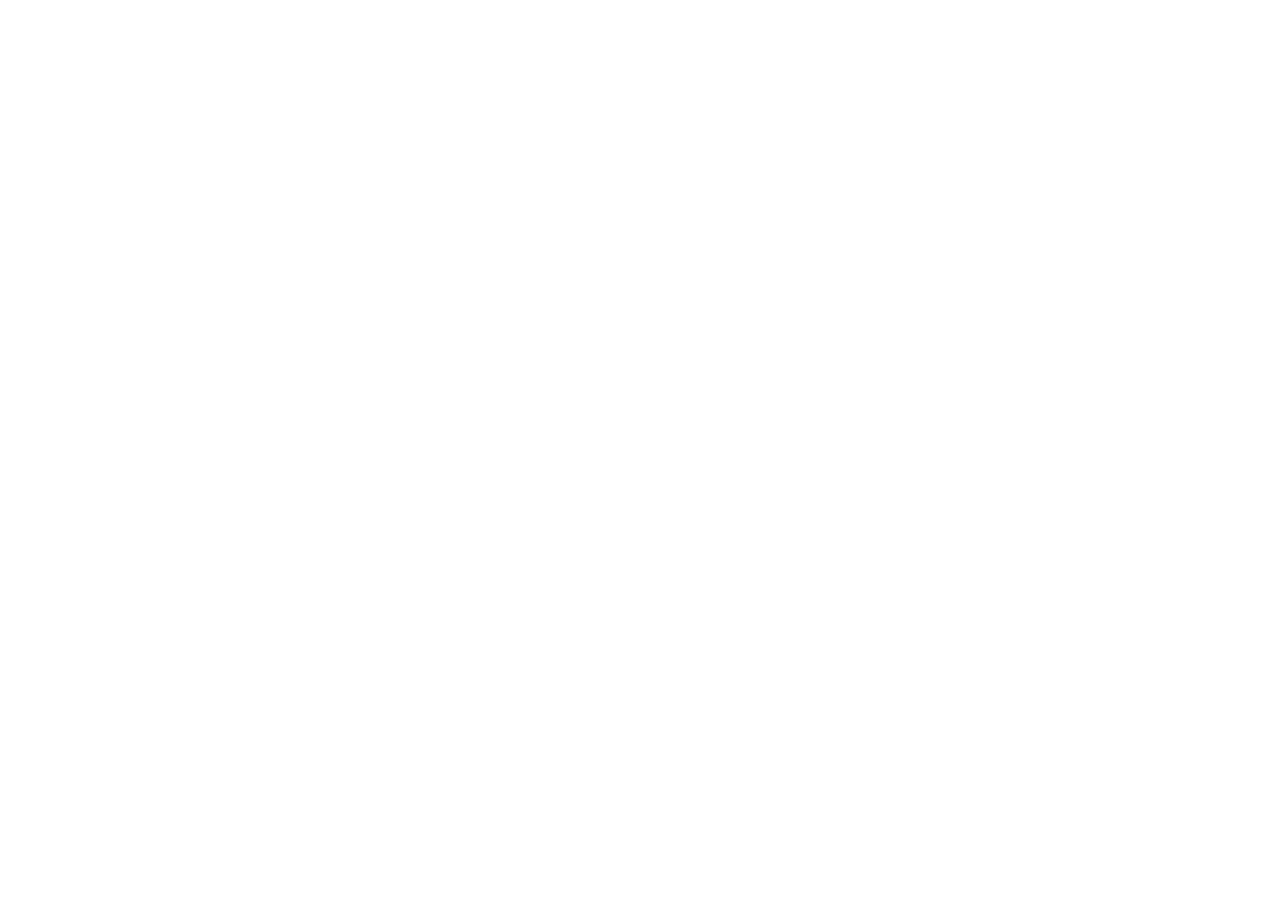
==== paginas/login.html @ fb361cd7 "reponsividade main index" ====
<!DOCTYPE html>
<html lang="en">
<head>
    <meta charset="UTF-8">
    <meta name="viewport" content="width=device-width, initial-scale=1.0">
    <title>Document</title>
</head>
<body>
    
</body>
</html>
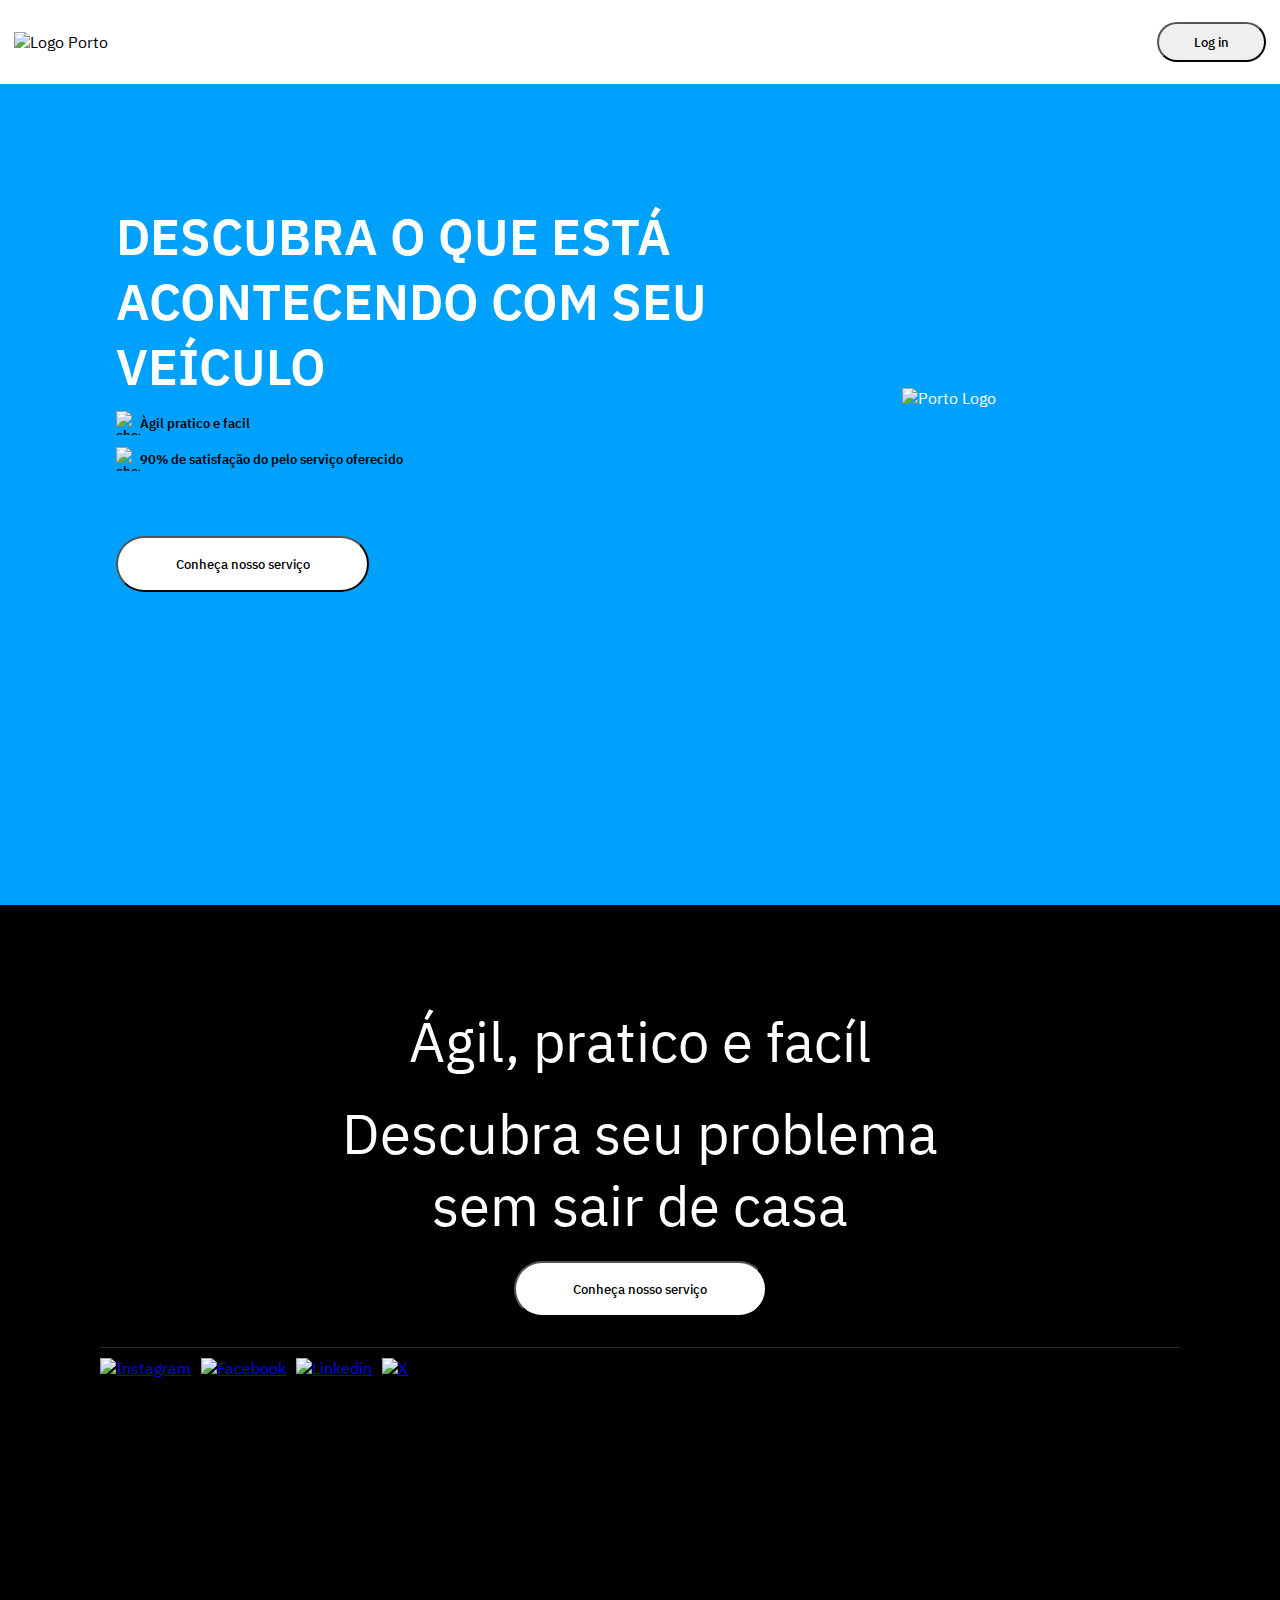
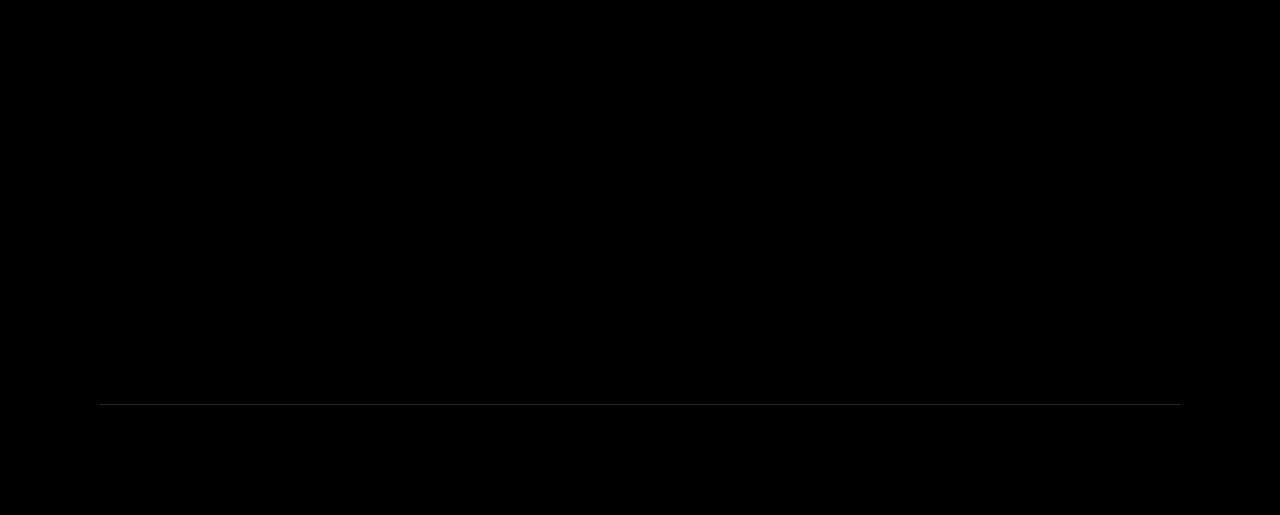
==== commit c65eaf3e: "add ex" ====
--- a/paginas/login.html
+++ b/paginas/login.html
@@ -1,11 +1,77 @@
 <!DOCTYPE html>
-<html lang="en">
-<head>
-    <meta charset="UTF-8">
-    <meta name="viewport" content="width=device-width, initial-scale=1.0">
-    <title>Document</title>
-</head>
-<body>
+<html lang="PT-br">
+  <head>
+    <meta charset="UTF-8" />
+    <meta name="viewport" content="width=device-width, initial-scale=1.0" />
+    <title>Porto</title>
+    <link rel="stylesheet" href="/css/styles.css" />
+    <link rel="preconnect" href="https://fonts.googleapis.com" />
+    <link rel="preconnect" href="https://fonts.gstatic.com" crossorigin />
+    <link
+      href="https://fonts.googleapis.com/css2?family=IBM+Plex+Sans+Hebrew:wght@400;500;600;700&display=swap"
+      rel="stylesheet"
+    />
+  </head>
+
+  <body>
+    <div class="container">
+      <div class="content">
+        <img class="content-img"
+          src="./imgs/Captura de tela 2024-04-25 093306.png"
+          alt="Logo Porto"
+        />
+
+        <button class="but1">Log in</button>
+      </div>
+      <main>
+        <div class="main-content">
+          <div class="section-content">
+            <span> DESCUBRA O QUE ESTÁ ACONTECENDO COM SEU VEÍCULO </span>
+            <span class="sub-tittles">
+              <img class="check" src="./imgs/Check_ring.svg" alt="check" />
+              <p>Àgil pratico e facil</p></span
+            >
+
+            <span class="sub-tittles"
+              ><img class="check" src="./imgs/Check_ring.svg" alt="check" />
+              <p>90% de satisfação do pelo serviço oferecido </p
+            ></span>
+            <br>
+            <button class="but2">Conheça nosso serviço</button>
+          </div>
+
+          <img
+            class="porto-img"
+            src="./imgs/unnamed (1).png"
+            alt="Porto Logo"
+          />
+      </main>
+      <footer>
+        <div class="footer-container">
+          <span class="footer-content">Ágil, pratico e facíl
+          </span>
+          <br>
+          <span class="footer-content">
+            Descubra seu problema sem sair de casa
+          </span>
+          <br>
+          <button class="but3">Conheça nosso serviço</button>
+          <br>
+        </div>
+        <div class="separator"> </div>
+        
+        <div class="container-bott">
+            <div class="content-bottons">
+          <a href="#"><img class="bottons"src="./imgs/Image [css-1a2v9hb].svg" alt="Instagram"> </a>  
+          <a href="#"><img class="bottons"src="./imgs/Image [css-1a2v9hb] (1).svg" alt="Facebook"></a>
+          <a href="#"><img class="bottons"src="./imgs/Image [css-1a2v9hb] (2).svg" alt="Linkedin"></a>
+          <a href="#"><img class="bottons"src="./imgs/Image [css-1a2v9hb] (3).svg" alt="X"></a>
+          </div>
+          <img class="language" src="./imgs/Button [MuiButtonBase-root].svg" alt="">
+        </div>
+        <div class="separator"></div>
     
-</body>
-</html>+      </footer>
+    </div>
+  </body>
+</html>
--- a/css/styles.css
+++ b/css/styles.css
@@ -0,0 +1,233 @@
+* {
+    box-sizing: border-box;
+    font-family: "IBM Plex Sans Hebrew", sans-serif;
+    padding: 0;
+    margin: 0;
+}
+html, body {
+    height: 100%;
+}
+
+.container {
+    display: flex;    
+    align-items: center;
+    justify-content: space-between;
+    flex-direction: column;
+    margin-bottom: 20px;
+    background-color: #ffff;
+}
+
+.content {
+    display: flex;
+    align-items: center;
+    justify-content: space-between;
+    width: 100%;
+    padding: 22px 14px;
+}
+
+.but1 {
+    font-weight: 500;
+    padding: 16px 10px;
+    width: 109px;
+    height: 40px;
+    align-items: center;
+    display: flex;
+    justify-content: center;
+    border-radius: 999px;
+    cursor: pointer;
+}
+
+main {
+    background-color: #00A1FC;
+    width: 100%;
+    min-height: 821px;
+    padding: 120px 116px;
+}
+
+.main-content {
+    color: #ffff;
+    display: flex;
+    justify-content: space-between;
+    align-items: center;
+}
+
+.porto-img {
+    width: 25%;
+    height: 25%;
+}
+
+.section-content {
+    font-size: 50px;
+    font-weight: 600;
+    width: 592px;
+    min-height: 352px;
+    display: flex;
+    flex-direction: column;
+    text-align: start;
+}
+
+.check {
+    width: 24px;
+    height: 24px;
+}
+
+.sub-tittles {
+    font-size: small;
+    display: flex;
+    align-items: center;
+    color: black;
+    margin-top: 12px;
+}
+
+.but2 {
+    font-weight: 500;
+    padding: 16px 10px;
+    width: 253px;
+    height: 56px;
+    align-items: center;
+    display: flex;
+    justify-content: center;
+    border-radius: 999px;
+    cursor: pointer;
+    background-color: #ffff;
+}
+
+footer {
+    background-color: black;
+    height: 100%;
+    width: 100%;
+    color: #ffff;
+    padding: 100px;
+}
+
+.footer-content {
+    display: flex;
+    flex-direction: column;
+    align-items: center;
+    font-size: 56px;
+    max-width: 693px;
+    text-align: center;
+    border: #ffff;
+}
+
+.footer-container {
+    display: flex;
+    flex-direction: column;
+    align-items: center;
+}
+
+.but3 {
+    font-weight: 500;
+    padding: 16px 10px;
+    width: 253px;
+    height: 56px;
+    align-items: center;
+    display: flex;
+    justify-content: center;
+    border-radius: 999px;
+    cursor: pointer;
+    background-color: #ffff;
+    color: black;
+}
+
+.separator {
+    border-top: 1px solid #292929;
+    margin: 10px 0;
+}
+
+.container-bott {
+    display: flex;
+    flex-direction: column;
+    gap: 600px;
+}
+
+.content-bottons {
+    display: flex;
+    gap: 10px;
+    align-items: center;
+}
+
+.language {
+    width: 70px;
+    height: 16px;
+}
+
+
+@media(max-width: 768px) {
+   
+    .container {
+        display: flex;    
+        align-items: center;
+        justify-content: space-between;
+        flex-direction: column;
+        margin-bottom: 20px;
+        background-color: #ffff;
+    }
+    
+    .content {
+        display: flex;
+        align-items: center;
+        gap: 100px;
+        padding: 22px 14px;
+    }
+    .content-img{
+        width: 25%; 
+        height: 55%;
+
+        
+    }
+    .but1 {
+        font-weight: 500;
+        padding: 16px 10px;
+        width: 20px;
+        height: 25px;
+        align-items: center;
+        display: flex;
+        justify-content: center;
+        border-radius: 999px;
+        cursor: pointer;
+    }
+    .main-content {
+        flex-direction: column;
+        align-items: center;
+    }
+
+    .section-content {
+        font-size: 28px;
+        width: 100%;
+        min-height: auto;
+        text-align: center;
+        padding: 0 10px;
+    }
+
+    .porto-img {
+        width: 50%;
+        height: auto;
+        margin-bottom: 20px;
+
+    }
+
+    .but1, .but2, .but3 {
+        width: 100%;
+        max-width: 300px;
+        padding: 10px;
+    }
+
+    main {
+        padding: 60px 20px;
+        min-height: auto
+    }
+
+    .footer-content {
+        font-size: 18px;
+        padding: 10px;
+        background-color: black;
+    }
+
+    .container-bott { 
+        gap: 20px;   
+    }
+    html, body {
+        height: 100%;
+    }
+}
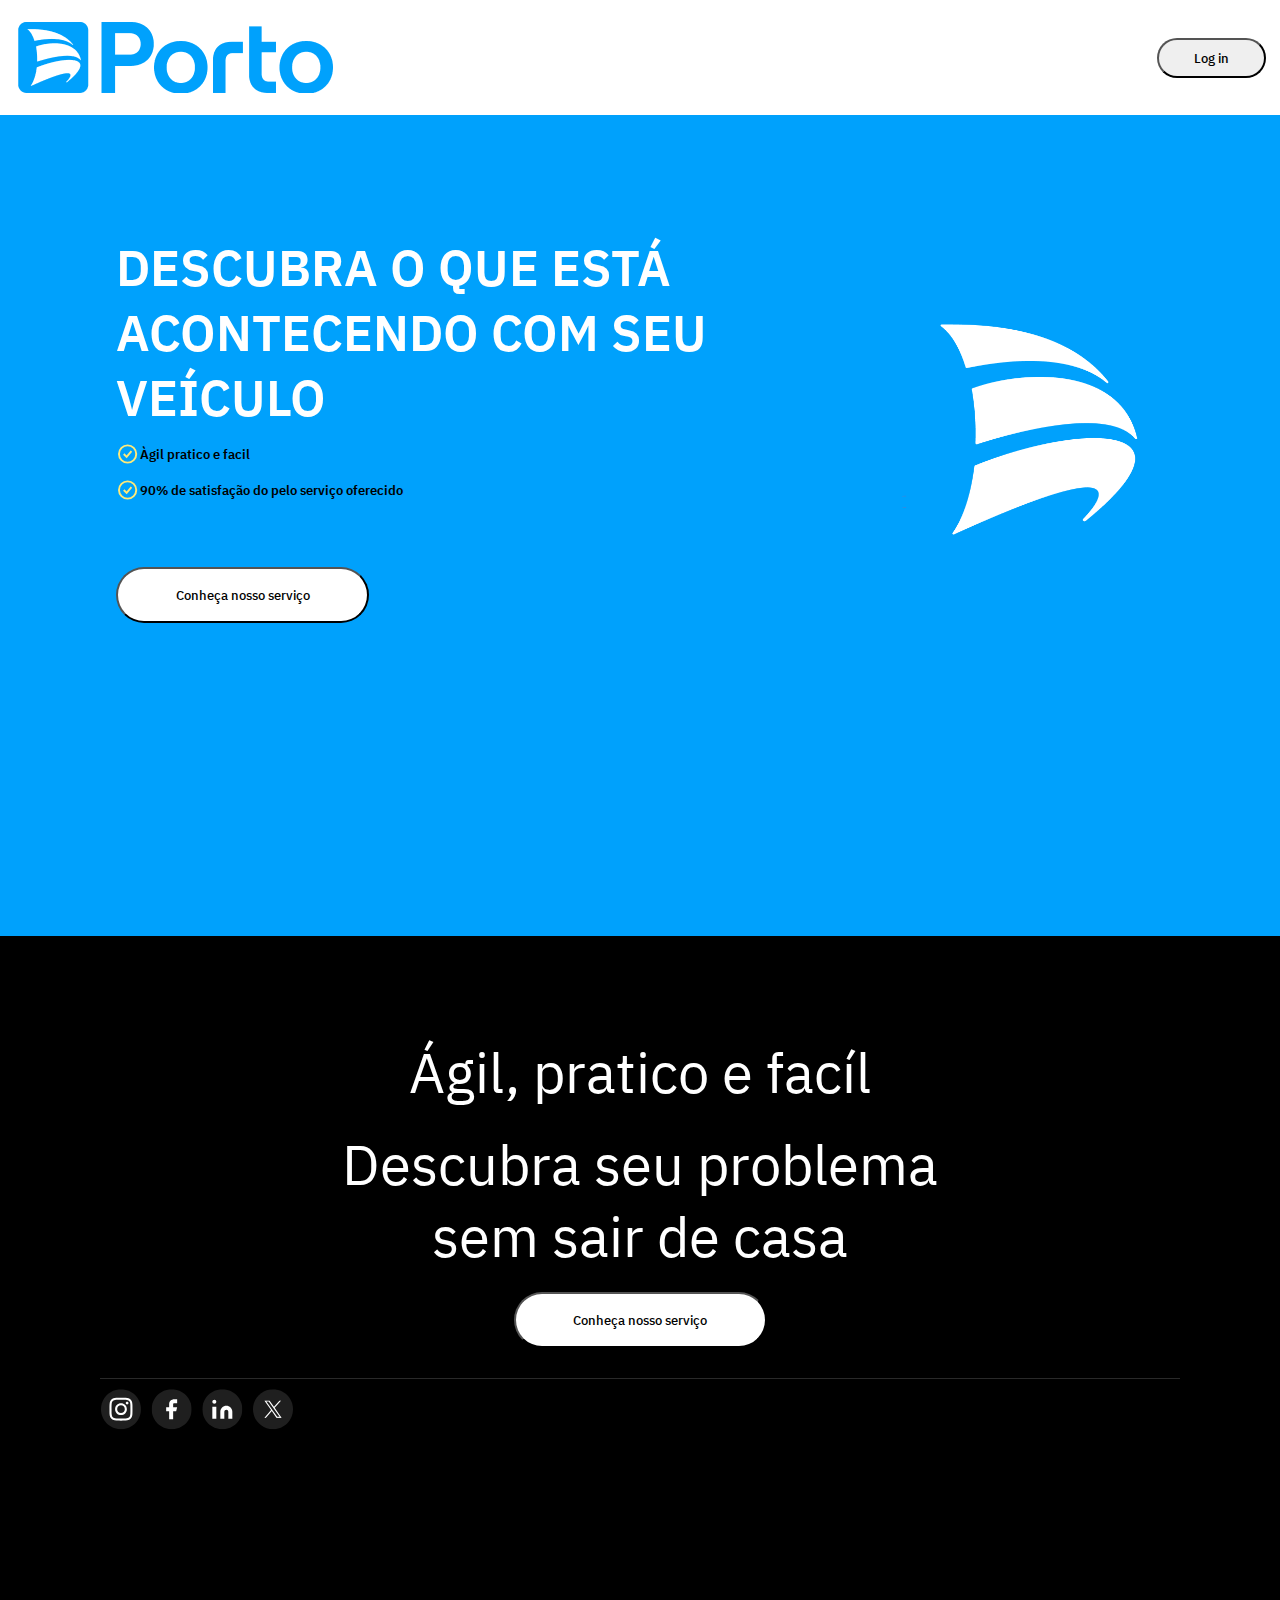
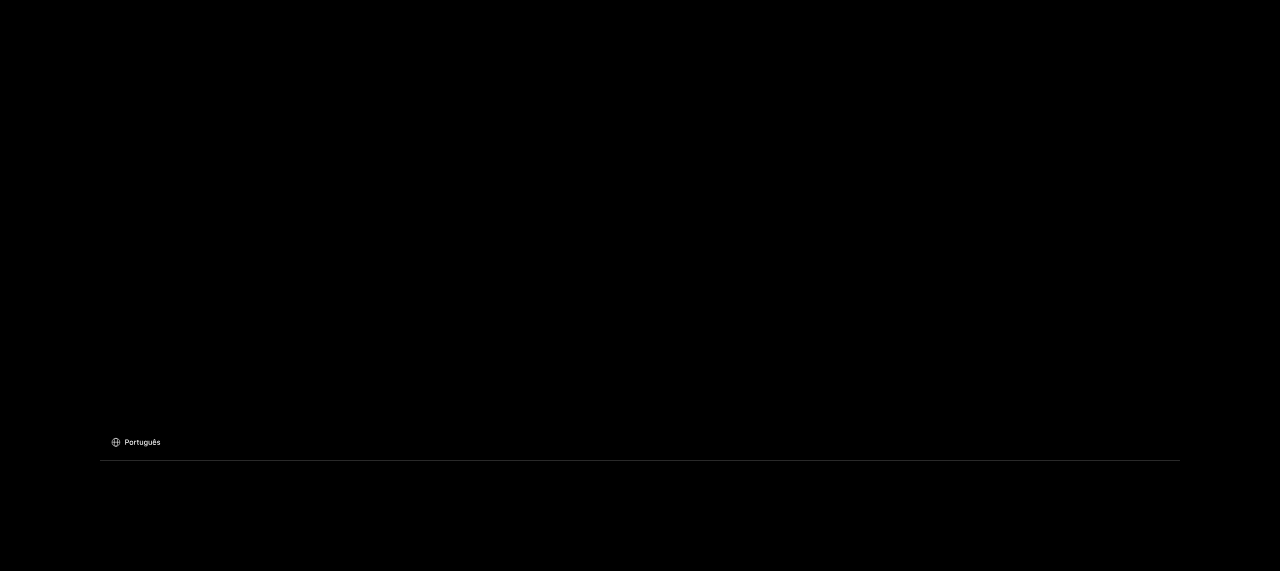
==== commit b268f44d: "mods" ====
--- a/paginas/login.html
+++ b/paginas/login.html
@@ -17,7 +17,7 @@
     <div class="container">
       <div class="content">
         <img class="content-img"
-          src="./imgs/Captura de tela 2024-04-25 093306.png"
+          src="/imgs/Captura de tela 2024-04-25 093306.png"
           alt="Logo Porto"
         />
 
@@ -28,12 +28,12 @@
           <div class="section-content">
             <span> DESCUBRA O QUE ESTÁ ACONTECENDO COM SEU VEÍCULO </span>
             <span class="sub-tittles">
-              <img class="check" src="./imgs/Check_ring.svg" alt="check" />
+              <img class="check" src="/imgs/Check_ring.svg" alt="check" />
               <p>Àgil pratico e facil</p></span
             >
 
             <span class="sub-tittles"
-              ><img class="check" src="./imgs/Check_ring.svg" alt="check" />
+              ><img class="check" src="/imgs/Check_ring.svg" alt="check" />
               <p>90% de satisfação do pelo serviço oferecido </p
             ></span>
             <br>
@@ -42,7 +42,7 @@
 
           <img
             class="porto-img"
-            src="./imgs/unnamed (1).png"
+            src="/imgs/unnamed (1).png"
             alt="Porto Logo"
           />
       </main>
@@ -62,12 +62,12 @@
         
         <div class="container-bott">
             <div class="content-bottons">
-          <a href="#"><img class="bottons"src="./imgs/Image [css-1a2v9hb].svg" alt="Instagram"> </a>  
-          <a href="#"><img class="bottons"src="./imgs/Image [css-1a2v9hb] (1).svg" alt="Facebook"></a>
-          <a href="#"><img class="bottons"src="./imgs/Image [css-1a2v9hb] (2).svg" alt="Linkedin"></a>
-          <a href="#"><img class="bottons"src="./imgs/Image [css-1a2v9hb] (3).svg" alt="X"></a>
+          <a href="#"><img class="bottons"src="/imgs/Image [css-1a2v9hb].svg" alt="Instagram"> </a>  
+          <a href="#"><img class="bottons"src="/imgs/Image [css-1a2v9hb] (1).svg" alt="Facebook"></a>
+          <a href="#"><img class="bottons"src="/imgs/Image [css-1a2v9hb] (2).svg" alt="Linkedin"></a>
+          <a href="#"><img class="bottons"src="/imgs/Image [css-1a2v9hb] (3).svg" alt="X"></a>
           </div>
-          <img class="language" src="./imgs/Button [MuiButtonBase-root].svg" alt="">
+          <img class="language" src="/imgs/Button [MuiButtonBase-root].svg" alt="language">
         </div>
         <div class="separator"></div>
     
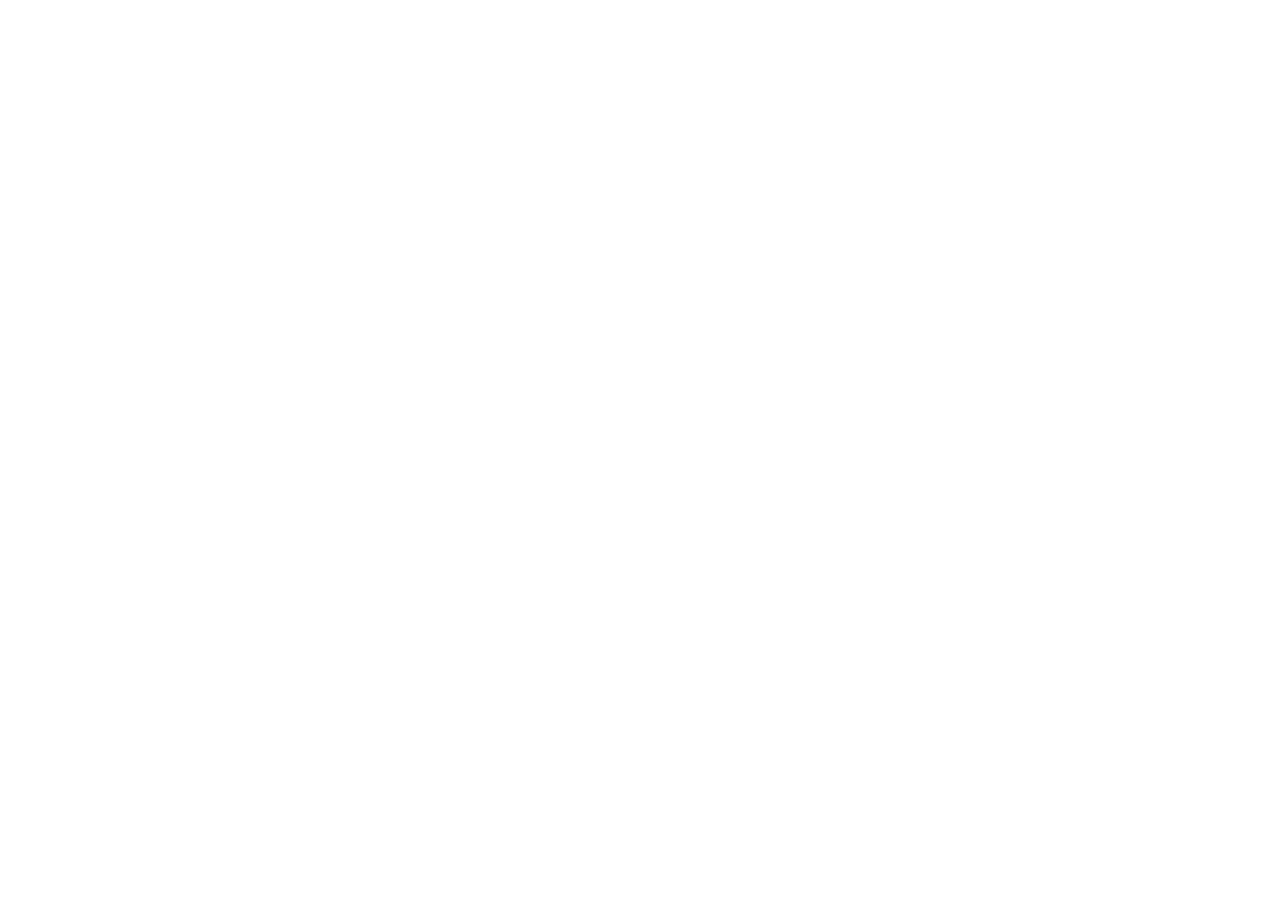
==== commit 800b0315: "commit" ====
--- a/paginas/login.html
+++ b/paginas/login.html
@@ -4,7 +4,7 @@
     <meta charset="UTF-8" />
     <meta name="viewport" content="width=device-width, initial-scale=1.0" />
     <title>Porto</title>
-    <link rel="stylesheet" href="/css/styles.css" />
+      <link rel="stylesheet" href="/css/styleslogin.css" />
     <link rel="preconnect" href="https://fonts.googleapis.com" />
     <link rel="preconnect" href="https://fonts.gstatic.com" crossorigin />
     <link
@@ -12,66 +12,7 @@
       rel="stylesheet"
     />
   </head>
-
-  <body>
-    <div class="container">
-      <div class="content">
-        <img class="content-img"
-          src="/imgs/Captura de tela 2024-04-25 093306.png"
-          alt="Logo Porto"
-        />
-
-        <button class="but1">Log in</button>
-      </div>
-      <main>
-        <div class="main-content">
-          <div class="section-content">
-            <span> DESCUBRA O QUE ESTÁ ACONTECENDO COM SEU VEÍCULO </span>
-            <span class="sub-tittles">
-              <img class="check" src="/imgs/Check_ring.svg" alt="check" />
-              <p>Àgil pratico e facil</p></span
-            >
-
-            <span class="sub-tittles"
-              ><img class="check" src="/imgs/Check_ring.svg" alt="check" />
-              <p>90% de satisfação do pelo serviço oferecido </p
-            ></span>
-            <br>
-            <button class="but2">Conheça nosso serviço</button>
-          </div>
-
-          <img
-            class="porto-img"
-            src="/imgs/unnamed (1).png"
-            alt="Porto Logo"
-          />
-      </main>
-      <footer>
-        <div class="footer-container">
-          <span class="footer-content">Ágil, pratico e facíl
-          </span>
-          <br>
-          <span class="footer-content">
-            Descubra seu problema sem sair de casa
-          </span>
-          <br>
-          <button class="but3">Conheça nosso serviço</button>
-          <br>
-        </div>
-        <div class="separator"> </div>
-        
-        <div class="container-bott">
-            <div class="content-bottons">
-          <a href="#"><img class="bottons"src="/imgs/Image [css-1a2v9hb].svg" alt="Instagram"> </a>  
-          <a href="#"><img class="bottons"src="/imgs/Image [css-1a2v9hb] (1).svg" alt="Facebook"></a>
-          <a href="#"><img class="bottons"src="/imgs/Image [css-1a2v9hb] (2).svg" alt="Linkedin"></a>
-          <a href="#"><img class="bottons"src="/imgs/Image [css-1a2v9hb] (3).svg" alt="X"></a>
-          </div>
-          <img class="language" src="/imgs/Button [MuiButtonBase-root].svg" alt="language">
-        </div>
-        <div class="separator"></div>
-    
-      </footer>
-    </div>
-  </body>
-</html>
+<body>
+  
+</body>
+</html>--- a/css/styleslogin.css
+++ b/css/styleslogin.css
@@ -0,0 +1,9 @@
+* {
+    box-sizing: border-box;
+    font-family: "IBM Plex Sans Hebrew", sans-serif;
+    padding: 0;
+    margin: 0;
+}
+html, body {
+    height: 100%;
+}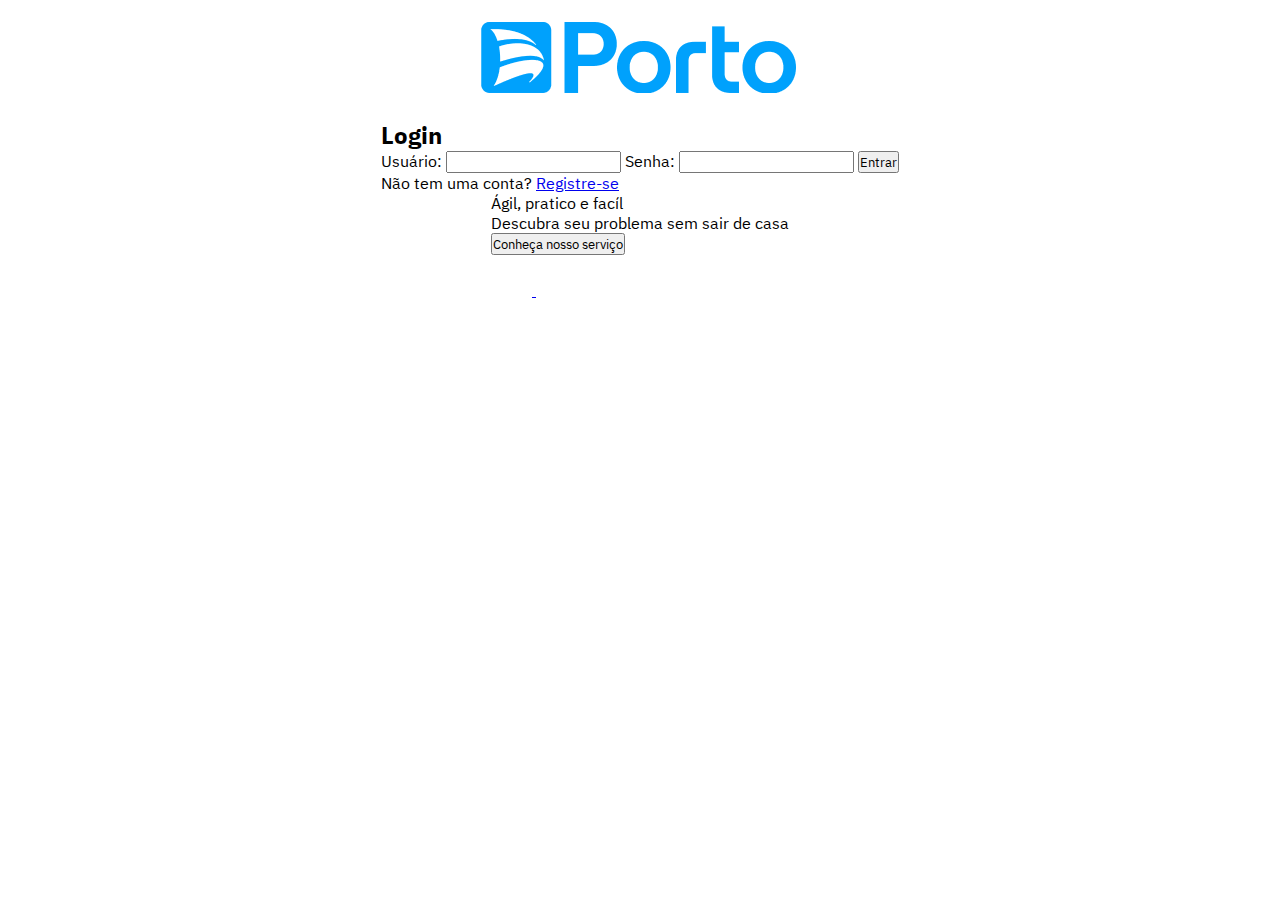
==== commit 6f3229d8: "C" ====
--- a/paginas/login.html
+++ b/paginas/login.html
@@ -12,7 +12,59 @@
       rel="stylesheet"
     />
   </head>
-<body>
-  
-</body>
+  <body>
+    <div class="container">
+      <div class="content">
+      <a href="/index.html"> <img class="content-img"
+          src="/imgs/Captura de tela 2024-04-25 093306.png"
+          alt="Logo Porto"
+        /></a>
+      </div>
+      <main>
+        <div class="hero">
+          <div class="login-container">
+              <h2>Login</h2>
+              <form action="/login" method="POST">
+                  <label for="username">Usuário:</label>
+                  <input type="text" id="username" name="username" required>
+                  
+                  <label for="password">Senha:</label>
+                  <input type="password" id="password" name="password" required>
+                  
+                  <button type="submit">Entrar</button>
+              </form>
+              <div class="register-link">
+                  <p>Não tem uma conta? <a href="/register">Registre-se</a></p>
+              </div>
+          </div>
+      </div>
+      </main>
+      <footer>
+        <div class="footer-container">
+          <span class="footer-content">Ágil, pratico e facíl
+          </span>
+          <br>
+          <span class="footer-content">
+            Descubra seu problema sem sair de casa
+          </span>
+          <br>
+          <a href="./servico.html"><button class="but3">Conheça nosso serviço</button></a>
+          <br>
+        </div>
+        <div class="separator"> </div>
+        
+        <div class="container-bott">
+            <div class="content-bottons">
+          <a href="#"><img class="bottons"src="/imgs/Image [css-1a2v9hb].svg" alt="Instagram"> </a>  
+          <a href="#"><img class="bottons"src="/imgs/Image [css-1a2v9hb] (1).svg" alt="Facebook"></a>
+          <a href="#"><img class="bottons"src="/imgs/Image [css-1a2v9hb] (2).svg" alt="Linkedin"></a>
+          <a href="#"><img class="bottons"src="/imgs/Image [css-1a2v9hb] (3).svg" alt="X"></a>
+          </div>
+          <img class="language" src="/imgs/Button [MuiButtonBase-root].svg" alt="language">
+        </div>
+        <div class="separator"></div>
+    
+      </footer>
+    </div>
+  </body>
 </html>--- a/css/styleslogin.css
+++ b/css/styleslogin.css
@@ -6,4 +6,31 @@
 }
 html, body {
     height: 100%;
+}
+.container {
+    display: flex;    
+    align-items: center;
+    justify-content: space-between;
+    flex-direction: column;
+    margin-bottom: 20px;
+    background-color: #ffff;
+}
+
+.content {
+    display: flex;
+    justify-content: center;
+    width: 100%;
+    padding: 22px 14px;
+}
+
+.but1 {
+    font-weight: 500;
+    padding: 16px 10px;
+    width: 109px;
+    height: 40px;
+    align-items: center;
+    display: flex;
+    justify-content: center;
+    border-radius: 999px;
+    cursor: pointer;
 }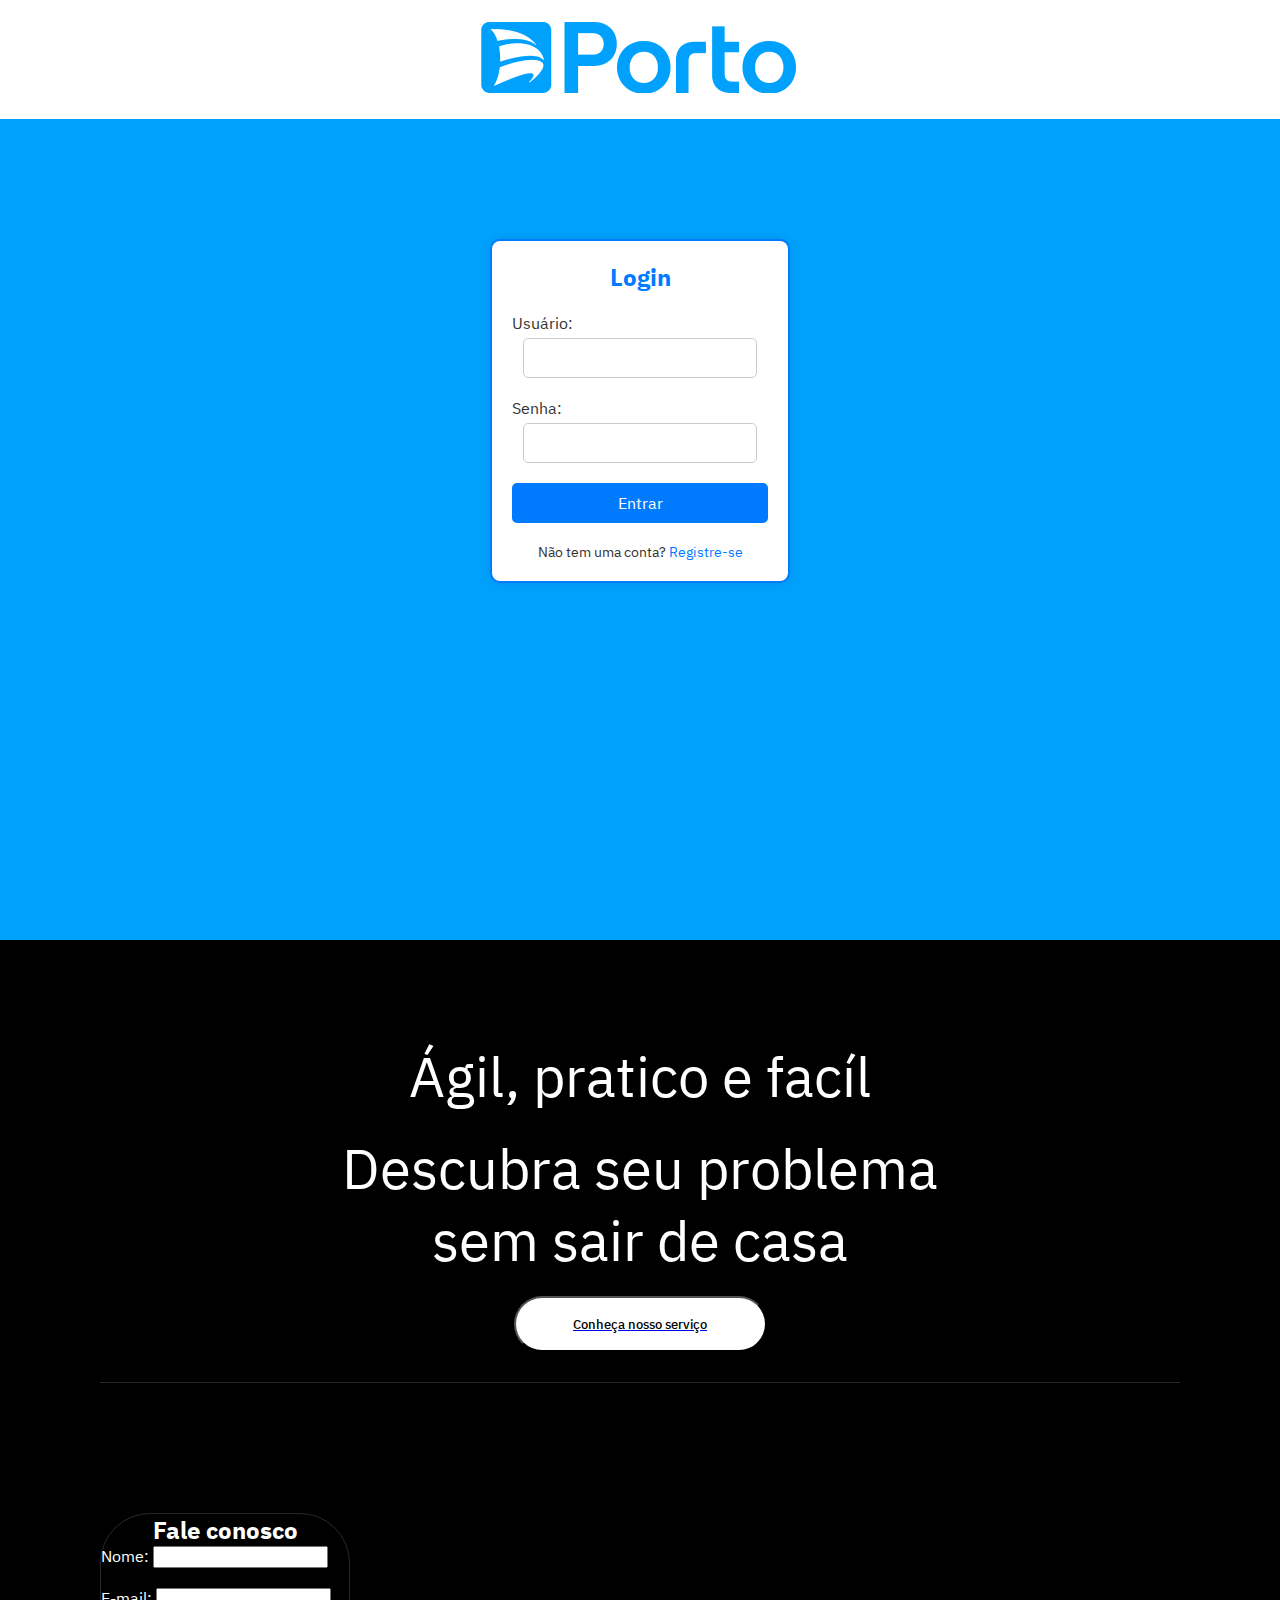
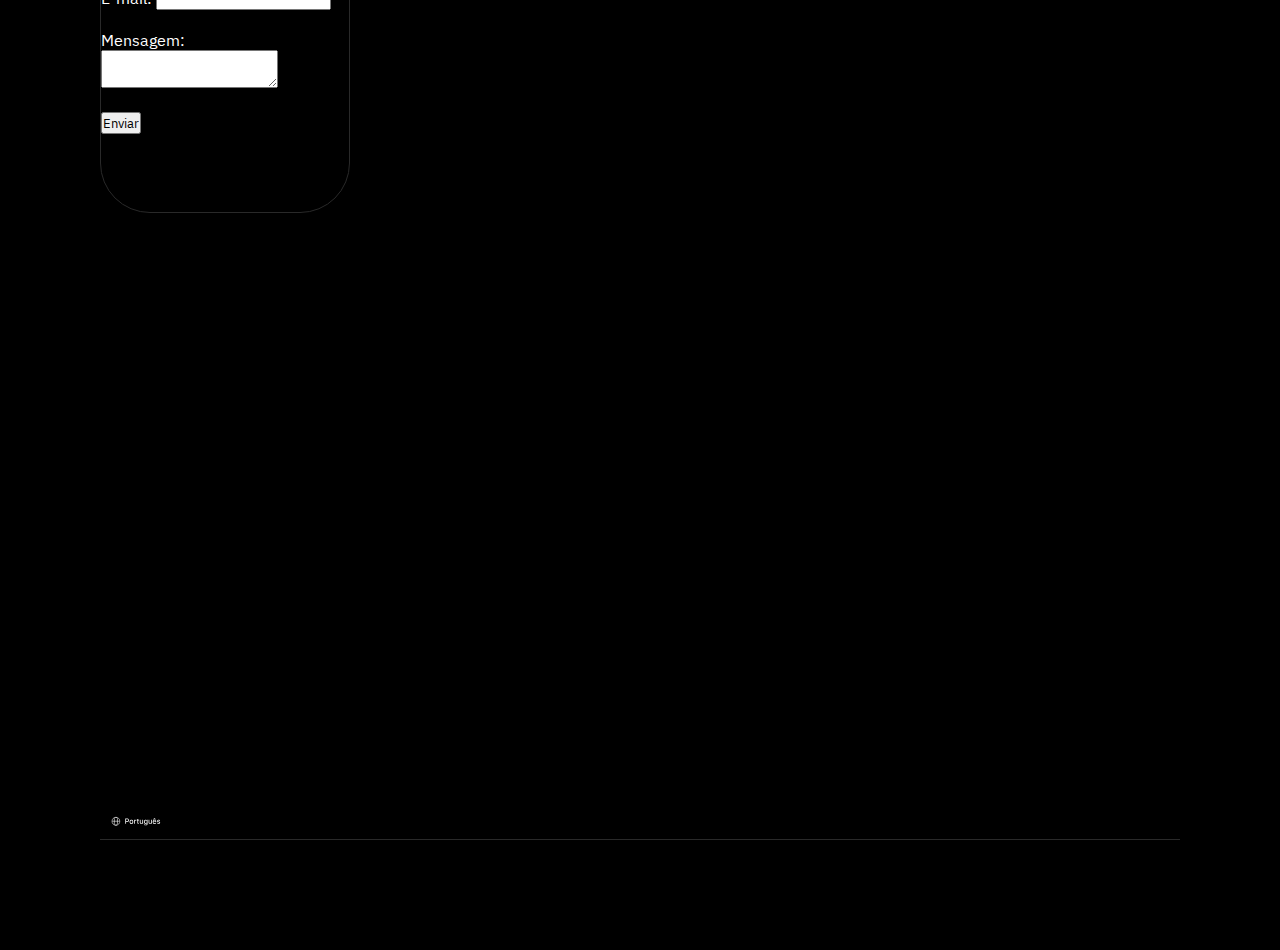
==== commit 8fc7a516: "add login form" ====
--- a/paginas/login.html
+++ b/paginas/login.html
@@ -51,15 +51,22 @@
           <a href="./servico.html"><button class="but3">Conheça nosso serviço</button></a>
           <br>
         </div>
+       
         <div class="separator"> </div>
         
         <div class="container-bott">
-            <div class="content-bottons">
-          <a href="#"><img class="bottons"src="/imgs/Image [css-1a2v9hb].svg" alt="Instagram"> </a>  
-          <a href="#"><img class="bottons"src="/imgs/Image [css-1a2v9hb] (1).svg" alt="Facebook"></a>
-          <a href="#"><img class="bottons"src="/imgs/Image [css-1a2v9hb] (2).svg" alt="Linkedin"></a>
-          <a href="#"><img class="bottons"src="/imgs/Image [css-1a2v9hb] (3).svg" alt="X"></a>
-          </div>
+          <div class="form-container">
+            <h2>Fale conosco</h2>
+            <form>
+                <label for="nome">Nome:</label>
+                <input type="text" id="nome" name="nome"><br><br>
+                <label for="email">E-mail:</label>
+                <input type="email" id="email" name="email"><br><br>
+                <label for="mensagem">Mensagem:</label>
+                <textarea id="mensagem" name="mensagem"></textarea><br><br>
+                <input type="submit" value="Enviar">
+            </form>
+        </div>
           <img class="language" src="/imgs/Button [MuiButtonBase-root].svg" alt="language">
         </div>
         <div class="separator"></div>
--- a/css/styleslogin.css
+++ b/css/styleslogin.css
@@ -33,4 +33,239 @@
     justify-content: center;
     border-radius: 999px;
     cursor: pointer;
+}
+main {
+    background-color: #00A1FC;
+    width: 100%;
+    min-height: 821px;
+    padding: 120px 116px;
+    justify-content: center;
+}
+.hero {
+    display: flex;
+    justify-content: center;
+    align-items: center;
+    width: 100%;
+    height: 100%;
+}
+
+.login-container {
+    background-color: #ffffff;
+    padding: 20px;
+    border: 2px solid #007BFF; /* Borda sólida azul */
+    border-radius: 10px; /* Cantos arredondados */
+    box-shadow: 0 0 10px rgba(0, 0, 0, 0.1); /* Sombra para dar um leve destaque */
+    width: 300px;
+    text-align: center;
+    display: flex;
+    flex-direction: column;
+    align-items: center;
+}
+
+.login-container h2 {
+    margin-bottom: 20px;
+    color: #007BFF;
+}
+
+.login-container form {
+    width: 100%;
+    display: flex;
+    flex-direction: column;
+    align-items: center;
+}
+
+.login-container label {
+    align-self: flex-start;
+    margin-bottom: 5px;
+    color: #333;
+}
+.login-container input {
+    width: calc(100% - 22px); /* Compensa o padding */
+    padding: 10px;
+    margin-bottom: 20px;
+    border: 1px solid #ccc;
+    border-radius: 5px;
+}
+
+.login-container button {
+    width: 100%;
+    padding: 10px;
+    background-color: #007BFF;
+    color: #ffffff;
+    border: none;
+    border-radius: 5px;
+    cursor: pointer;
+    font-size: 16px;
+}
+
+.login-container button:hover {
+    background-color: #0056b3; /* Cor mais escura no hover */
+}
+
+.register-link {
+    margin-top: 20px;
+}
+
+.register-link p {
+    color: #333;
+    font-size: 14px;
+}
+
+.register-link a {
+    color: #007BFF;
+    text-decoration: none;
+}
+
+.register-link a:hover {
+    text-decoration: underline;
+}
+
+
+footer {
+    background-color: black;
+    height: 100%;
+    width: 100%;
+    color: #ffff;
+    padding: 100px;
+}
+
+.footer-content {
+    display: flex;
+    flex-direction: column;
+    align-items: center;
+    font-size: 56px;
+    max-width: 693px;
+    text-align: center;
+    border: #ffff;
+}
+
+.footer-container {
+    display: flex;
+    flex-direction: column;
+    align-items: center;
+}
+.but3 {
+    font-weight: 500;
+    padding: 16px 10px;
+    width: 253px;
+    height: 56px;
+    align-items: center;
+    display: flex;
+    justify-content: center;
+    border-radius: 999px;
+    cursor: pointer;
+    background-color: #ffff;
+    color: black;
+}
+
+.separator {
+    border-top: 1px solid #292929;
+    margin: 10px 0;
+}
+
+.container-bott {
+    display: flex;
+    flex-direction: column;
+    gap: 600px;
+}
+
+.content-bottons {
+    display: flex;
+    gap: 10px;
+    align-items: center;
+    justify-content: center;
+}
+
+.language {
+    width: 70px;
+    height: 16px;
+}
+.form-container{
+    display: flex;
+    flex-direction: column;
+    max-width: 250px;
+    min-height: 300px;
+    margin-top: 120px;
+    border: 1px solid #292929;
+    align-items: center;
+    border-radius: 50px;
+
+}
+@media(max-width: 768px) {
+   
+    .container {
+        display: flex;    
+        align-items: center;
+        justify-content: space-between;
+        flex-direction: column;
+        margin-bottom: 20px;
+        background-color: #ffff;
+    }
+    
+    .content {
+        display: flex;
+        align-items: center;
+        gap: 100px;
+        padding: 22px 14px;
+    }
+    .content-img{
+        width: 25%; 
+        height: 55%;
+
+        
+    }
+    .but1 {
+        font-weight: 500;
+        padding: 16px 10px;
+        width: 20px;
+        height: 25px;
+        align-items: center;
+        display: flex;
+        justify-content: center;
+        border-radius: 999px;
+        cursor: pointer;
+    }
+    .main-content {
+        flex-direction: column;
+        align-items: center;
+    }
+
+    .section-content {
+        font-size: 28px;
+        width: 100%;
+        min-height: auto;
+        text-align: center;
+        padding: 0 10px;
+    }
+
+    .porto-img {
+        width: 50%;
+        height: auto;
+        margin-bottom: 20px;
+
+    }
+
+    .but1, .but2, .but3 {
+        width: 100%;
+        max-width: 300px;
+        padding: 10px;
+    }
+
+    main {
+        padding: 60px 20px;
+        min-height: auto
+    }
+
+    .footer-content {
+        font-size: 18px;
+        padding: 10px;
+        background-color: black;
+    }
+
+    .container-bott { 
+        gap: 20px;   
+    }
+    html, body {
+        height: 100%;
+    }
 }